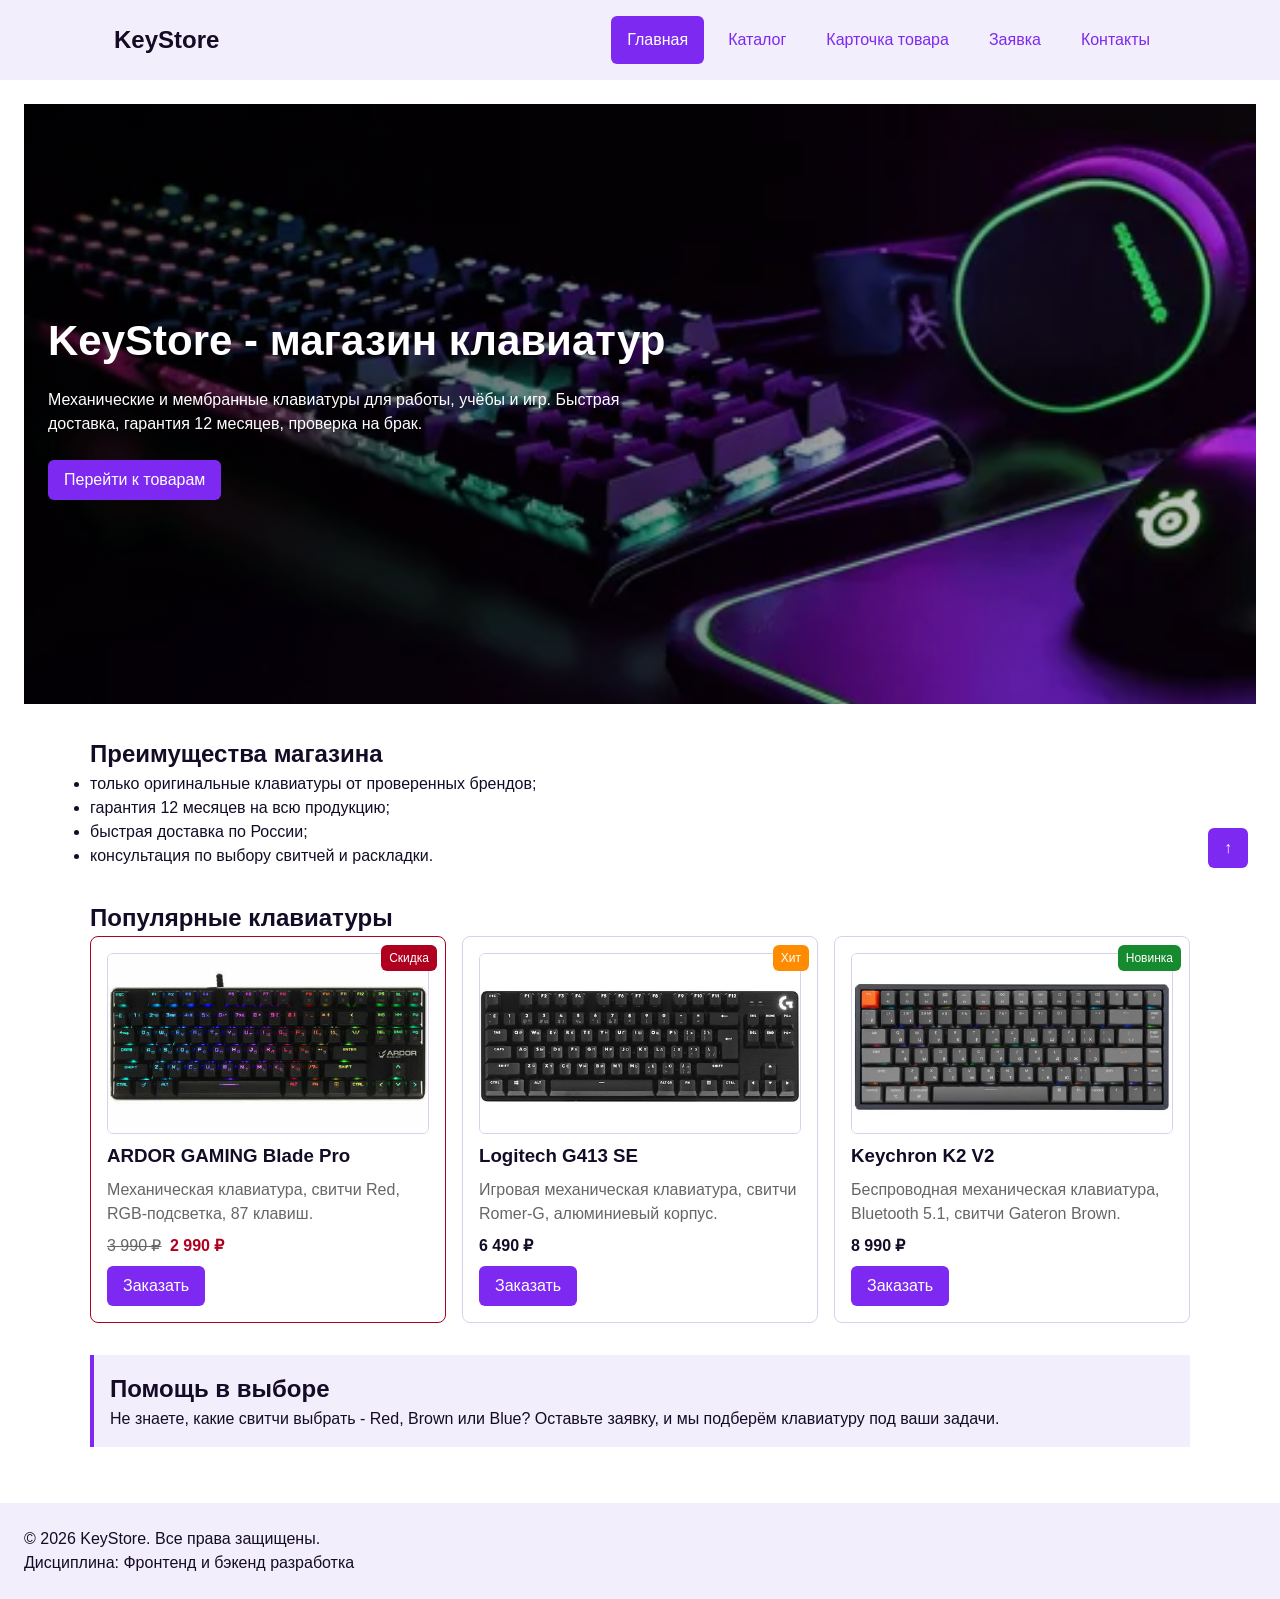
==== index.html @ 29872003 "feat: add responsive layout styles" ====
<!doctype html>
<html lang="ru">
  <head>
    <meta charset="UTF-8" />
    <meta name="viewport" content="width=device-width, initial-scale=1.0" />
    <meta name="description" content="KeyStore - учебный интернет-магазин механических и мембранных клавиатур. Каталог, характеристики, заявка." />
    <meta name="twitter:card" content="summary_large_image">
    <meta property="og:type" content="website" />
    <meta property="og:title" content="KeyStore - магазин клавиатур" />
    <meta property="og:description" content="Механические и мембранные клавиатуры для работы и игр." />
    <meta property="og:image" content="https://z1kax.github.io/kr3-responsive-shop/images/preview.jpg" />
    <title>KeyStore - магазин клавиатур</title>
    
    <!-- Подключение стилей -->
    <link rel="icon" type="image/svg+xml" href="images/favicon.svg" />
    <link rel="stylesheet" href="css/style.css" />
    <link rel="stylesheet" href="css/responsive.css" />
    <script src="js/main.js" defer></script>
  </head>
  <body>
    <header class="site-header">
      <div class="site-header__inner">
        <a class="site-header__logo" href="index.html">KeyStore</a>
        <nav class="site-nav" aria-label="Основная навигация">
          <ul class="site-nav__list">
            <li class="site-nav__item"><a class="site-nav__link site-nav__link--active" href="index.html">Главная</a></li>
            <li class="site-nav__item"><a class="site-nav__link" href="catalog.html">Каталог</a></li>
            <li class="site-nav__item"><a class="site-nav__link" href="product.html">Карточка товара</a></li>
            <li class="site-nav__item"><a class="site-nav__link" href="order.html">Заявка</a></li>
            <li class="site-nav__item"><a class="site-nav__link" href="contacts.html">Контакты</a></li>
          </ul>
        </nav>
      </div>
    </header>

    <main id="main">
      <section class="hero">
        <div class="hero__background">
          <!-- Этап 14. Использование picture -->
          <picture>
            <source media="(min-width: 768px)" srcset="images/hero-keyboard.jpg">
            <img class="hero__image" src="images/hero-keyboard.jpg" alt="Игровая клавиатура с подсветкой" width="1200" height="600" />
          </picture>
        </div>
        <div class="hero__content">
          <h1>KeyStore - магазин клавиатур</h1>
          <p>Механические и мембранные клавиатуры для работы, учёбы и игр. Быстрая доставка, гарантия 12 месяцев, проверка на брак.</p>
          <a class="button button--primary" href="#popular">Перейти к товарам</a>
        </div>
      </section>

      <section class="section" id="advantages">
        <h2>Преимущества магазина</h2>
        <ul class="advantages-list">
          <li>только оригинальные клавиатуры от проверенных брендов;</li>
          <li>гарантия 12 месяцев на всю продукцию;</li>
          <li>быстрая доставка по России;</li>
          <li>консультация по выбору свитчей и раскладки.</li>
        </ul>
      </section>

      <section class="section" id="popular">
        <h2>Популярные клавиатуры</h2>
        <div class="products-grid">
          <!-- Товар 1 -->
          <article class="product-card product-card--discount">
            <span class="product-card__badge product-card__badge--discount">Скидка</span>
            <div class="product-card__image-wrap">
              <img class="product-card__image" src="images/keyboard-ardor.jpg" srcset="images/keyboard-ardor.jpg 480w, images/keyboard-ardor.jpg 960w" sizes="(max-width: 639px) 100vw, (max-width: 1023px) 50vw, 33vw" alt="Механическая клавиатура ARDOR GAMING Blade Pro" width="640" height="360" loading="lazy" />
            </div>
            <h3 class="product-card__title">ARDOR GAMING Blade Pro</h3>
            <p class="product-card__description">Механическая клавиатура, свитчи Red, RGB-подсветка, 87 клавиш.</p>
            <p class="product-card__price"><span class="product-card__price-old">3 990 ₽</span> 2 990 ₽</p>
            <button class="button button--primary product-card__button" type="button" data-product="ARDOR GAMING Blade Pro">Заказать</button>
          </article>

          <!-- Товар 2 -->
          <article class="product-card">
            <span class="product-card__badge product-card__badge--hit">Хит</span>
            <div class="product-card__image-wrap">
              <img class="product-card__image" src="images/keyboard-logitech.jpg" srcset="images/keyboard-logitech.jpg 480w, images/keyboard-logitech.jpg 960w" sizes="(max-width: 639px) 100vw, (max-width: 1023px) 50vw, 33vw" alt="Игровая механическая клавиатура Logitech G413 SE" width="640" height="360" loading="lazy" />
            </div>
            <h3 class="product-card__title">Logitech G413 SE</h3>
            <p class="product-card__description">Игровая механическая клавиатура, свитчи Romer-G, алюминиевый корпус.</p>
            <p class="product-card__price">6 490 ₽</p>
            <button class="button button--primary product-card__button" type="button" data-product="Logitech G413 SE">Заказать</button>
          </article>

          <!-- Товар 3 -->
          <article class="product-card">
            <span class="product-card__badge product-card__badge--new">Новинка</span>
            <div class="product-card__image-wrap">
              <img class="product-card__image" src="images/keyboard-keychron.jpg" srcset="images/keyboard-keychron.jpg 480w, images/keyboard-keychron.jpg 960w" sizes="(max-width: 639px) 100vw, (max-width: 1023px) 50vw, 33vw" alt="Беспроводная клавиатура Keychron K2 V2" width="640" height="360" loading="lazy" />
            </div>
            <h3 class="product-card__title">Keychron K2 V2</h3>
            <p class="product-card__description">Беспроводная механическая клавиатура, Bluetooth 5.1, свитчи Gateron Brown.</p>
            <p class="product-card__price">8 990 ₽</p>
            <button class="button button--primary product-card__button" type="button" data-product="Keychron K2 V2">Заказать</button>
          </article>
        </div>
      </section>

      <aside class="aside-info">
        <h2>Помощь в выборе</h2>
        <p>Не знаете, какие свитчи выбрать - Red, Brown или Blue? Оставьте заявку, и мы подберём клавиатуру под ваши задачи.</p>
      </aside>
    </main>

    <footer class="site-footer" id="contacts">
      <p>&copy; 2026 KeyStore. Все права защищены.</p>
      <p>Дисциплина: Фронтенд и бэкенд разработка</p>
    </footer>

    <!-- Модальное окно (оставил как в КР1) -->
    <dialog class="order-dialog" id="order-dialog" aria-labelledby="order-dialog-title">
      <h2 class="order-dialog__title" id="order-dialog-title">Оформление заявки</h2>
      <form class="order-form" id="order-form" action="#" method="post" novalidate>
        <input id="selected-product" name="selected-product" type="hidden" />
        <div class="order-form__field">
          <label class="order-form__label" for="order-name">Имя</label>
          <input class="order-form__input" id="order-name" name="name" type="text" placeholder="Введите ваше имя" minlength="2" autocomplete="given-name" required />
        </div>
        <div class="order-form__field">
          <label class="order-form__label" for="order-email">E-mail</label>
          <input class="order-form__input" id="order-email" name="email" type="email" placeholder="example@mail.ru" autocomplete="email" required />
        </div>
        <div class="order-form__field">
          <label class="order-form__label" for="order-phone">Телефон</label>
          <input class="order-form__input" id="order-phone" name="phone" type="tel" inputmode="tel" placeholder="+7 (900) 000-00-00" pattern="^\+7 \(\d{3}\) \d{3}-\d{2}-\d{2}$" required />
          <small>Формат: +7 (900) 000-00-00</small>
        </div>
        <div class="order-form__field">
          <label class="order-form__label" for="order-date">Дата связи</label>
          <input class="order-form__input" id="order-date" name="date" type="date" />
        </div>
        <div class="order-form__field">
          <label class="order-form__label" for="order-topic">Тема заявки</label>
          <select class="order-form__select" id="order-topic" name="topic" required>
            <option value="">Выберите тему</option>
            <option value="product">Заказ клавиатуры</option>
            <option value="consultation">Консультация по выбору</option>
            <option value="delivery">Вопрос по доставке</option>
          </select>
        </div>
        <div class="order-form__field">
          <label class="order-form__label" for="order-comment">Комментарий</label>
          <textarea class="order-form__textarea" id="order-comment" name="comment" rows="4" placeholder="Укажите дополнительную информацию"></textarea>
        </div>
        <div class="order-form__field">
          <label class="order-form__label">
            <input class="order-form__input" id="order-agreement" name="agreement" type="checkbox" required />
            Я согласен на обработку данных
          </label>
        </div>
        <div class="order-form__actions">
          <button class="button button--secondary" type="button" id="close-order-dialog">Закрыть</button>
          <button class="button button--primary" type="submit">Отправить заявку</button>
        </div>
      </form>
    </dialog>

    <p class="success-message" id="success-message" hidden>Форма успешно отправлена!</p>
    <a class="button button--primary scroll-top" href="#" aria-label="Наверх">↑</a>
  </body>
</html>
---- css/style.css ----
/* ===================================
   1. Переменные проекта
   =================================== */

:root {
/* Изменённый стиль сайта под хиро */
  --color-primary: #7D29F2;
  --color-primary-dark: #690FA6;
  --color-text: #140C26;
  --color-surface: #f3eefc;
  --color-surface-accent: #ece4fb;
  --color-border: #d9d0ef;

/* Базовые цвета сайта */
  --color-bg: #ffffff;
  --color-muted: #666666;
  --color-danger: #b00020;
  --color-success: #168a2f;
  --color-success-bg: #eefaf0;
  --color-hit: #ff8c00;
  --color-white: #ffffff;

  --space-xs: 4px;
  --space-sm: 8px;
  --space-md: 16px;
  --space-lg: 24px;
  --space-xl: 32px;

  --radius-sm: 6px;
  --radius-md: 8px;
  --radius-lg: 12px;

  --container-width: 1100px;
}

/* ===================================
   2. Базовые стили
   =================================== */

* {
  box-sizing: border-box;
  padding: 0;
  margin: 0;
}

/* ИЗМЕНЕНО: body теперь flex-колонка, чтобы футер прижимался к низу */
body {
  min-height: 100vh;
  display: flex;
  flex-direction: column;
  font-family: Arial, sans-serif;
  line-height: 1.5;
  color: var(--color-text);
  background-color: var(--color-bg);
}

/* ИЗМЕНЕНО: main растягивается на всё свободное место */
main {
  flex: 1;
  padding: var(--space-lg);
}

html {
  scroll-behavior: smooth;
}

:target {
  outline: 2px dashed var(--color-primary);
  outline-offset: 4px;
}

/* ===================================
   3. Общие элементы интерфейса
   =================================== */

a {
  color: var(--color-primary);
  text-decoration: none;
}

a {
  color: var(--color-primary);
  text-decoration: none;
}

a:hover {
  color: var(--color-primary-dark);
}

/* Подчёркивание при наведении — только для текстовых ссылок внутри секций */
.section a:not(.button):hover {
  text-decoration: underline;
}

/* Блок button */
.button {
  display: inline-block;
  padding: var(--space-sm) var(--space-md);
  border: none;
  border-radius: var(--radius-sm);
  font: inherit;
  text-decoration: none;
  cursor: pointer;
}

.button--primary {
  color: var(--color-white);
  background-color: var(--color-primary);
}

.button--primary:hover {
  color: var(--color-white);
  background-color: var(--color-primary-dark);
}

.button--secondary {
  color: var(--color-primary);
  background-color: transparent;
  border: 1px solid var(--color-primary);
}

.button--secondary:hover {
  color: var(--color-white);
  background-color: var(--color-primary);
}

.button:focus-visible {
  outline: 2px solid var(--color-primary);
  outline-offset: 3px;
}

.button:disabled,
.button--disabled {
  opacity: 0.6;
  cursor: not-allowed;
}

/* ===================================
   4. Компоненты страницы
   =================================== */

.site-header {
  position: sticky;
  top: 0;
  z-index: 10;
  background-color: var(--color-surface);
}

/* ИЗМЕНЕНО: хедер в одну линию — лого слева, меню справа */
.site-header__inner {
  max-width: var(--container-width);
  margin: 0 auto;
  padding: var(--space-sm) var(--space-lg);
  display: flex;
  flex-wrap: wrap;
  justify-content: space-between;
  align-items: center;
  gap: var(--space-md);
}

/* ИЗМЕНЕНО: логотип компактнее */
.site-header__inner {
  max-width: var(--container-width);
  margin: 0 auto;
  padding: var(--space-md) var(--space-lg);
  display: flex;
  flex-wrap: wrap;
  justify-content: space-between;
  align-items: center;
  gap: var(--space-lg);
}

.site-header__logo {
  font-size: 24px;
  font-weight: 700;
  color: var(--color-text);
  text-decoration: none;
}

.site-nav__list {
  display: flex;
  flex-wrap: wrap;
  align-items: center;
  gap: var(--space-sm);
  margin: 0;
  list-style: none;
}

.site-nav__link {
  display: inline-block;
  padding: var(--space-sm) var(--space-md);
  color: var(--color-primary);
  text-decoration: none;
  border-radius: var(--radius-sm);
  font-size: 16px;
}

.site-nav__link:hover {
  color: var(--color-white);
  background-color: var(--color-primary);
}

.site-nav__link:focus-visible {
  outline: 2px solid var(--color-primary);
  outline-offset: 3px;
}

.site-nav__link--active {
  color: var(--color-white);
  background-color: var(--color-primary);
}

/* Блок hero */
.hero {
  position: relative;
  width: 100%;
  height: 600px;
  overflow: hidden;
  margin-bottom: var(--space-xl);
}

.hero__background {
  width: 100%;
  height: 100%;
}

.hero__image {
  display: block;
  width: 100%;
  height: 100%;
  object-fit: cover;
  object-position: center;
}

.hero__content {
  position: absolute;
  inset: 0;
  display: flex;
  flex-direction: column;
  justify-content: center;
  padding: var(--space-xl) var(--space-lg);
  color: var(--color-white);
  background: linear-gradient(
    to right,
    rgba(0, 0, 0, 0.7),
    rgba(0, 0, 0, 0.2)
  );
}

.hero__content h1 {
  color: var(--color-white);
  font-size: 42px;
  margin-bottom: var(--space-md);
}

.hero__content p {
  color: var(--color-white);
  max-width: 600px;
  margin-bottom: var(--space-lg);
}

.hero .button {
  margin-top: 0;
  align-self: flex-start;
}

/* Блок section */
.section {
  max-width: var(--container-width);
  margin: 0 auto var(--space-xl);
}

/* ИЗМЕНЕНО: кнопка в блоке обратной связи опущена */
#feedback .button {
  margin-top: var(--space-md);
}

/* Блок products-grid */
.products-grid {
  display: grid;
  grid-template-columns: repeat(3, 1fr);
  gap: var(--space-lg);
}

/* Блок product-card */
.product-card {
  position: relative;
  display: flex;
  flex-direction: column;
  gap: var(--space-sm);
  padding: var(--space-md);
  border: 1px solid var(--color-border);
  border-radius: var(--radius-md);
  background-color: var(--color-bg);
}

.product-card:hover {
  border-color: var(--color-primary);
}

.product-card--featured {
  border-color: var(--color-primary);
}

.product-card--discount {
  border-color: var(--color-danger);
}

.product-card__image-wrap {
  position: relative;
  width: 100%;
  aspect-ratio: 16 / 9;
  overflow: hidden;
  background-color: #ffffff;
  border: 1px solid var(--color-border);
  border-radius: var(--radius-sm);
}

.product-card__image {
  display: block;
  width: 100%;
  height: 100%;
  object-fit: cover;
  object-position: center;
}

.product-card__image-wrap--large {
  max-width: 900px;
  margin: 0 auto;
}

.product-card__image--large {
  display: block;
  width: 100%;
  height: auto;
  border-radius: var(--radius-sm);
}

/* Бейдж на карточке — базовый */
.product-card__badge {
  position: absolute;
  top: var(--space-sm);
  right: var(--space-sm);
  z-index: 1;
  padding: 4px 8px;
  color: var(--color-white);
  background-color: var(--color-danger);
  border-radius: var(--radius-sm);
  font-size: 12px;
}

/* Модификаторы бейджа */
.product-card__badge--new {
  background-color: var(--color-success);
}

.product-card__badge--hit {
  background-color: var(--color-hit);
}

.product-card__badge--discount {
  background-color: var(--color-danger);
}

.product-card__title {
  color: var(--color-text);
}

.product-card__description {
  color: var(--color-muted);
}

.product-card__price {
  font-weight: 700;
}

/* Старая цена (зачёркнутая) */
.product-card__price-old {
  margin-right: var(--space-xs);
  color: var(--color-muted);
  text-decoration: line-through;
  font-weight: 400;
}

.product-card--discount .product-card__price {
  color: var(--color-danger);
}

.product-card__button {
  margin-top: auto;
  align-self: flex-start;
}

/* Блок aside-info */
.aside-info {
  max-width: var(--container-width);
  margin: 0 auto var(--space-xl);
  padding: var(--space-md);
  border-left: 4px solid var(--color-primary);
  background-color: var(--color-surface);
}

/* Блок breadcrumbs */
.breadcrumbs {
  max-width: var(--container-width);
  margin: 0 auto var(--space-md);
  font-size: 14px;
  color: var(--color-muted);
}

/* ИЗМЕНЕНО: убрал подчёркивание у ссылок в крошках */
.breadcrumbs__link {
  color: var(--color-primary);
  text-decoration: none;
}

.breadcrumbs__link:hover {
  text-decoration: underline;
}

.breadcrumbs__link + .breadcrumbs__link::before,
.breadcrumbs__current::before {
  content: " / ";
  color: var(--color-muted);
}

/* Блок catalog-layout */
.catalog-layout {
  max-width: var(--container-width);
  margin: 0 auto var(--space-xl);
  display: grid;
  grid-template-columns: 260px 1fr;
  grid-template-areas: "filters products";
  gap: var(--space-lg);
}

.catalog-filters {
  grid-area: filters;
  padding: var(--space-md);
  border: 1px solid var(--color-border);
  border-radius: var(--radius-md);
  background-color: var(--color-surface);
}

.catalog-products {
  grid-area: products;
}

/* Форма фильтров каталога */
.filters-form {
  display: grid;
  gap: var(--space-md);
}

.filters-form fieldset {
  padding: var(--space-md);
  border: 1px solid var(--color-border);
  border-radius: var(--radius-sm);
}

.filters-form legend {
  font-weight: 700;
}

.filters-form label {
  display: block;
  margin-bottom: var(--space-sm);
}

.filters-form input[type="number"] {
  width: 100%;
  padding: 8px 10px;
  border: 1px solid var(--color-border);
  border-radius: var(--radius-sm);
  font: inherit;
}

/* Блок site-footer */
.site-footer {
  padding: var(--space-lg);
  background-color: var(--color-surface);
}

/* Блок product-table */
.product-table {
  width: 100%;
  border-collapse: collapse;
  margin-top: var(--space-md);
}

.product-table caption {
  margin-bottom: var(--space-sm);
  font-weight: 700;
  text-align: left;
}

.product-table th,
.product-table td {
  padding: var(--space-sm) var(--space-md);
  border: 1px solid var(--color-border);
  text-align: left;
}

.product-table thead th {
  background-color: var(--color-surface);
}

/* Фиксированная кнопка «Наверх» */
.scroll-top {
  position: fixed;
  right: var(--space-lg);
  bottom: var(--space-lg);
  z-index: 50;
}

/* ===================================
   5. Форма и модальное окно
   =================================== */

.order-dialog {
  width: min(100% - 32px, 560px);
  padding: var(--space-lg);
  border: none;
  border-radius: var(--radius-lg);
  margin: auto;
  z-index: 100;
}

.order-dialog::backdrop {
  background-color: rgba(0, 0, 0, 0.5);
}

.order-form__field {
  margin-bottom: var(--space-md);
}

.order-form__label {
  display: block;
  margin-bottom: var(--space-xs);
}

.order-form__input,
.order-form__select,
.order-form__textarea {
  width: 100%;
  padding: 10px 12px;
  border: 1px solid var(--color-border);
  border-radius: var(--radius-sm);
  font: inherit;
}

.order-form__input[type="checkbox"] {
  width: auto;
}

.order-form__field small {
  display: block;
  margin-top: var(--space-xs);
  color: var(--color-muted);
}

.order-form__input:hover,
.order-form__select:hover,
.order-form__textarea:hover {
  border-color: var(--color-primary);
}

.order-form__input:focus-visible,
.order-form__select:focus-visible,
.order-form__textarea:focus-visible {
  outline: 2px solid var(--color-primary);
  outline-offset: 3px;
}

[aria-invalid="true"] {
  border-color: var(--color-danger);
}

.order-form__actions {
  display: flex;
  gap: var(--space-md);
  margin-top: var(--space-lg);
}

.success-message {
  max-width: var(--container-width);
  margin: var(--space-lg) auto;
  padding: var(--space-md);
  border-left: 4px solid var(--color-success);
  background-color: var(--color-success-bg);
}
---- css/responsive.css ----
/* ===================================
   Адаптивные стили для КР №3 (Mobile First)
   =================================== */

/* Базовые правила для мобильных */
*, *::before, *::after {
  box-sizing: border-box;
}

html {
  scroll-behavior: smooth;
}

/* Чтобы картинки не вылезали за пределы экрана на телефонах */
img, video {
  max-width: 100%;
  height: auto;
}

body {
  overflow-x: hidden;
}

/* Уменьшаем базовые отступы на мобильных (в КР1 было 24px) */
main {
  padding: 16px;
}

.site-header__inner {
  padding: 16px;
}

/* Адаптация навигации (в колонку на мобильных) */
.site-header__inner {
  flex-direction: column;
  align-items: flex-start;
  gap: 16px;
}

.site-nav__list {
  flex-direction: column;
  align-items: flex-start;
  gap: 8px;
  width: 100%;
}

.site-nav__link {
  display: block;
  padding: 12px 16px;
  width: 100%;
}

.site-header {
  position: static; /* Отключаем прилипание на мобилках */
}

/* Hero-блок: делаем пониже на телефонах */
.hero {
  height: 400px; 
  min-height: 400px;
}

.hero__content h1 {
  font-size: clamp(28px, 7vw, 42px);
}

/* Сетка карточек в 1 колонку */
.products-grid {
  grid-template-columns: 1fr;
  gap: 16px;
}

.product-card {
  min-width: 0;
}

.product-card__title, 
.product-card__description {
  overflow-wrap: anywhere;
}

/* Каталог в 1 колонку */
.catalog-layout {
  grid-template-columns: 1fr;
  grid-template-areas: 
    "filters"
    "products";
  gap: 24px;
}

.catalog-filters {
  order: -1;
}

/* Форма заявки в 1 колонку */
.order-form {
  display: grid;
  gap: 16px;
}

.order-form__field {
  display: grid;
  gap: 8px;
}

.order-form__input, 
.order-form__select, 
.order-form__textarea {
  width: 100%;
  min-height: 44px; /* Удобно тыкать пальцем */
  padding: 10px 12px;
  font: inherit;
}

.order-form__textarea {
  min-height: 120px;
  resize: vertical;
}

.order-form__actions {
  display: flex;
  flex-direction: column;
  gap: 12px;
}

/* Таблица с прокруткой */
.table-wrapper {
  overflow-x: auto;
  -webkit-overflow-scrolling: touch;
  margin-bottom: 24px;
}

.product-table {
  width: 100%;
  min-width: 600px; /* Таблица не будет сжиматься в кашу */
  border-collapse: collapse;
}

/* Модалка на мобильных */
.order-dialog {
  max-width: calc(100% - 32px);
  width: 100%;
  max-height: 90vh;
  overflow-y: auto;
}

/* Кнопка наверх на мобильных */
.scroll-top {
  right: 16px;
  bottom: 16px;
}


/* ===================================
   МЕДИАЗАПРОСЫ (от планшета и выше)
   Здесь мы ВОЗВРАЩАЕМ стили из КР1
   =================================== */

@media (min-width: 768px) {
  /* Возвращаем отступы как в КР1 */
  main {
    padding: 24px;
  }

  .site-header__inner {
    padding: 16px 24px;
    flex-direction: row;
    align-items: center;
    justify-content: space-between;
  }
  
  /* Навигация в строку */
  .site-nav__list {
    flex-direction: row;
    flex-wrap: wrap;
    align-items: center;
    width: auto;
  }
  
  .site-nav__link {
    width: auto;
  }

  /* Возвращаем липкую шапку */
  .site-header {
    position: sticky;
    top: 0;
    z-index: 100;
  }

  /* Hero-блок как в КР1 */
  .hero {
    height: 600px;
    min-height: 600px;
  }

  /* Карточки в 2 колонки */
  .products-grid {
    grid-template-columns: repeat(2, minmax(0, 1fr));
  }

  /* Форма в 2 колонки */
  .order-form {
    grid-template-columns: repeat(2, minmax(0, 1fr));
  }
  
  .order-form__field:has(textarea),
  .order-form__field:has(input[type="checkbox"]),
  .order-form__actions {
    grid-column: 1 / -1;
  }

  .order-form__actions {
    flex-direction: row;
  }

  .scroll-top {
    right: 32px;
    bottom: 32px;
  }
}

@media (min-width: 1024px) {
  /* Карточки в 3 колонки */
  .products-grid {
    grid-template-columns: repeat(3, minmax(0, 1fr));
  }

  /* Каталог с боковым фильтром */
  .catalog-layout {
    grid-template-columns: 260px minmax(0, 1fr); /* Как в твоем style.css */
    grid-template-areas: "filters products";
    align-items: start;
  }
  
  .catalog-filters {
    position: sticky;
    top: 88px;
    order: initial;
  }
}
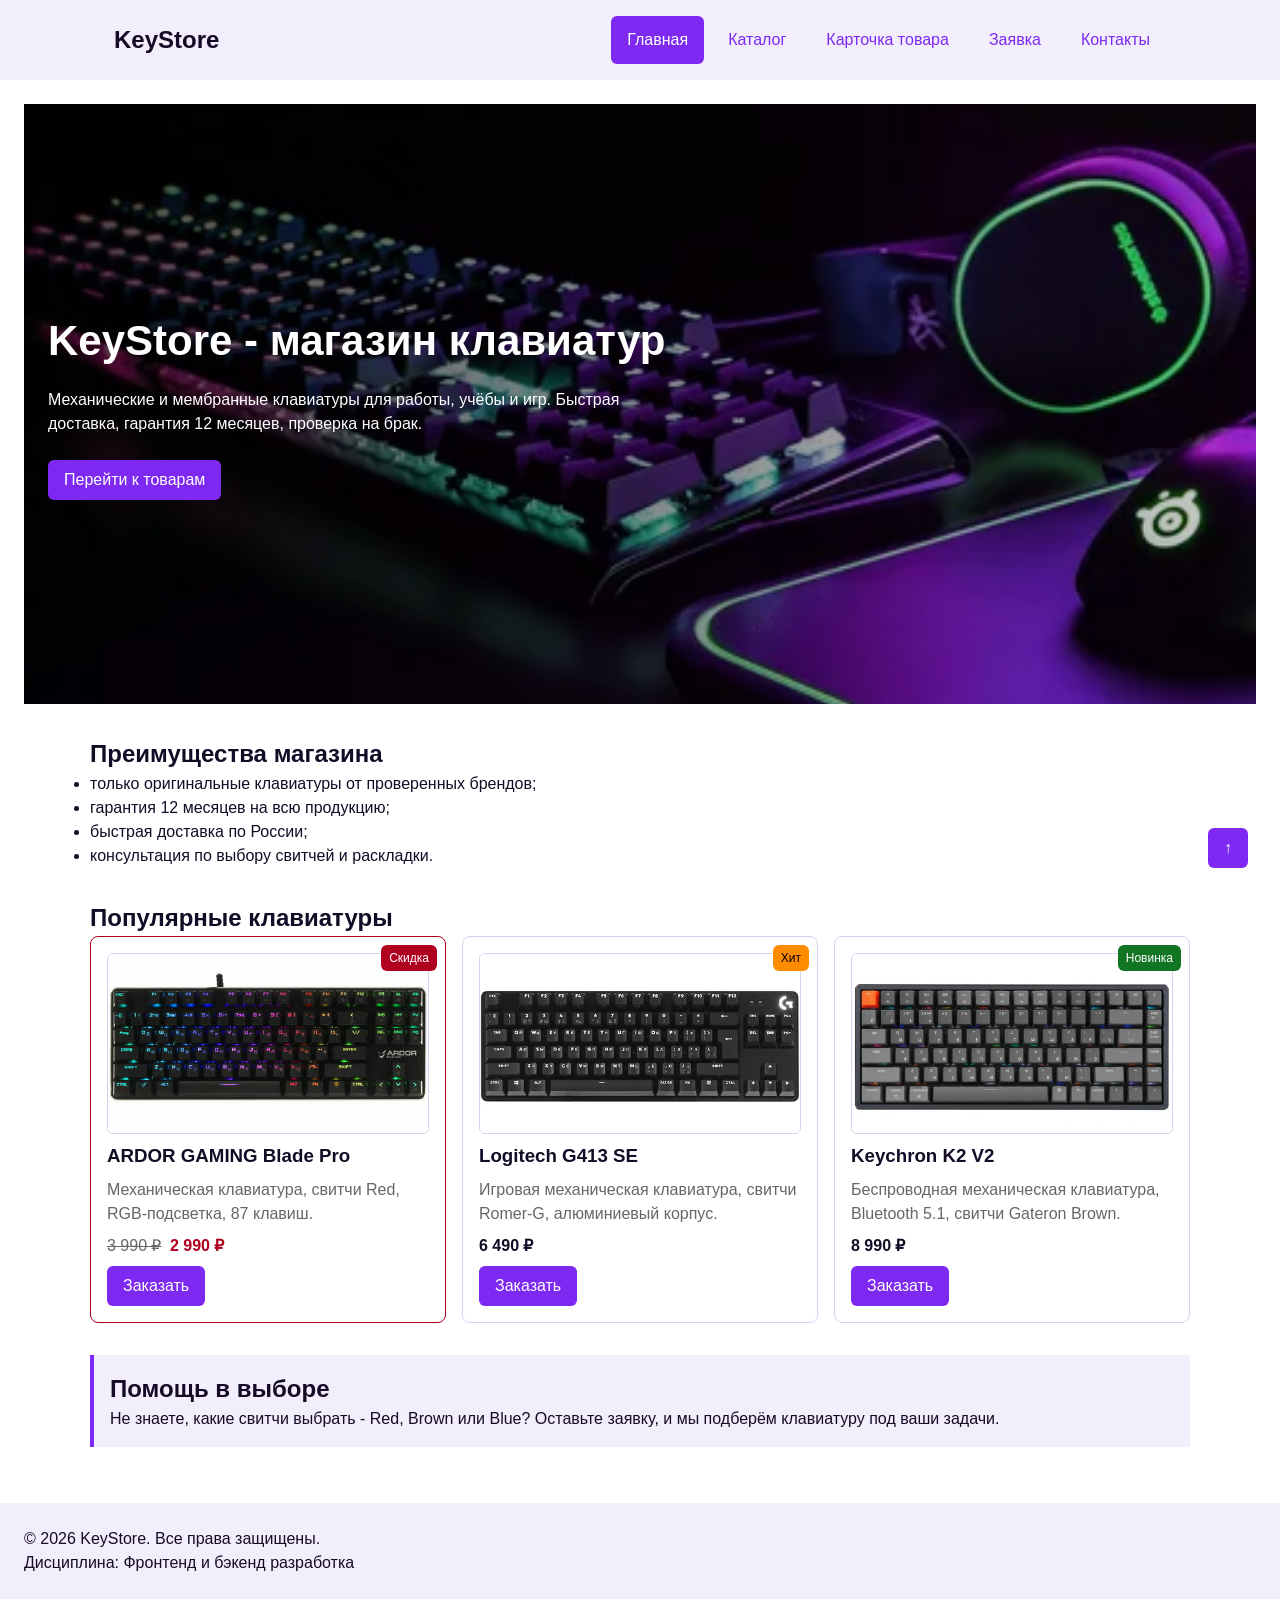
==== commit 3639789d: "fix: improve accessibility and add Lighthouse report" ====
--- a/index.html
+++ b/index.html
@@ -18,12 +18,13 @@
     <script src="js/main.js" defer></script>
   </head>
   <body>
+    <a class="skip-link" href="#main">Перейти к основному содержимому</a>
     <header class="site-header">
       <div class="site-header__inner">
         <a class="site-header__logo" href="index.html">KeyStore</a>
         <nav class="site-nav" aria-label="Основная навигация">
           <ul class="site-nav__list">
-            <li class="site-nav__item"><a class="site-nav__link site-nav__link--active" href="index.html">Главная</a></li>
+            <li class="site-nav__item"><a class="site-nav__link site-nav__link--active" href="index.html" aria-current="page">Главная</a></li>
             <li class="site-nav__item"><a class="site-nav__link" href="catalog.html">Каталог</a></li>
             <li class="site-nav__item"><a class="site-nav__link" href="product.html">Карточка товара</a></li>
             <li class="site-nav__item"><a class="site-nav__link" href="order.html">Заявка</a></li>
--- a/css/responsive.css
+++ b/css/responsive.css
@@ -238,4 +238,54 @@
     top: 88px;
     order: initial;
   }
+}
+
+/* ===================================
+   Практика 13: A11y (Доступность)
+   =================================== */
+
+/* Ссылка пропуска к основному содержимому */
+.skip-link {
+  position: absolute;
+  left: 16px;
+  top: -100px;
+  z-index: 1000;
+  padding: 8px 12px;
+  color: #ffffff;
+  background-color: #7D29F2; /* Твой фиолетовый */
+  border-radius: 6px;
+  text-decoration: none;
+}
+
+.skip-link:focus,
+.skip-link:focus-visible {
+  top: 16px;
+}
+
+/* Видимый фокус для всех интерактивных элементов (по методичке) */
+:focus-visible {
+  outline: 3px solid var(--color-primary, #7D29F2);
+  outline-offset: 3px;
+}
+
+.site-nav__link:focus-visible, 
+.button:focus-visible, 
+.order-form__input:focus-visible, 
+.order-form__textarea:focus-visible, 
+.order-form__select:focus-visible {
+  outline: 3px solid var(--color-primary, #7D29F2);
+  outline-offset: 3px;
+}
+
+/* Фикс контрастности бейджей для Lighthouse */
+.product-card__badge--hit {
+  color: #000000; /* Черный текст на оранжевом фоне */
+}
+.product-card__badge--new {
+  background-color: #117524; /* Чуть более темный зеленый */
+}
+
+/* Фикс контрастности хлебных крошек */
+.breadcrumbs__link {
+  text-decoration: underline;
 }
